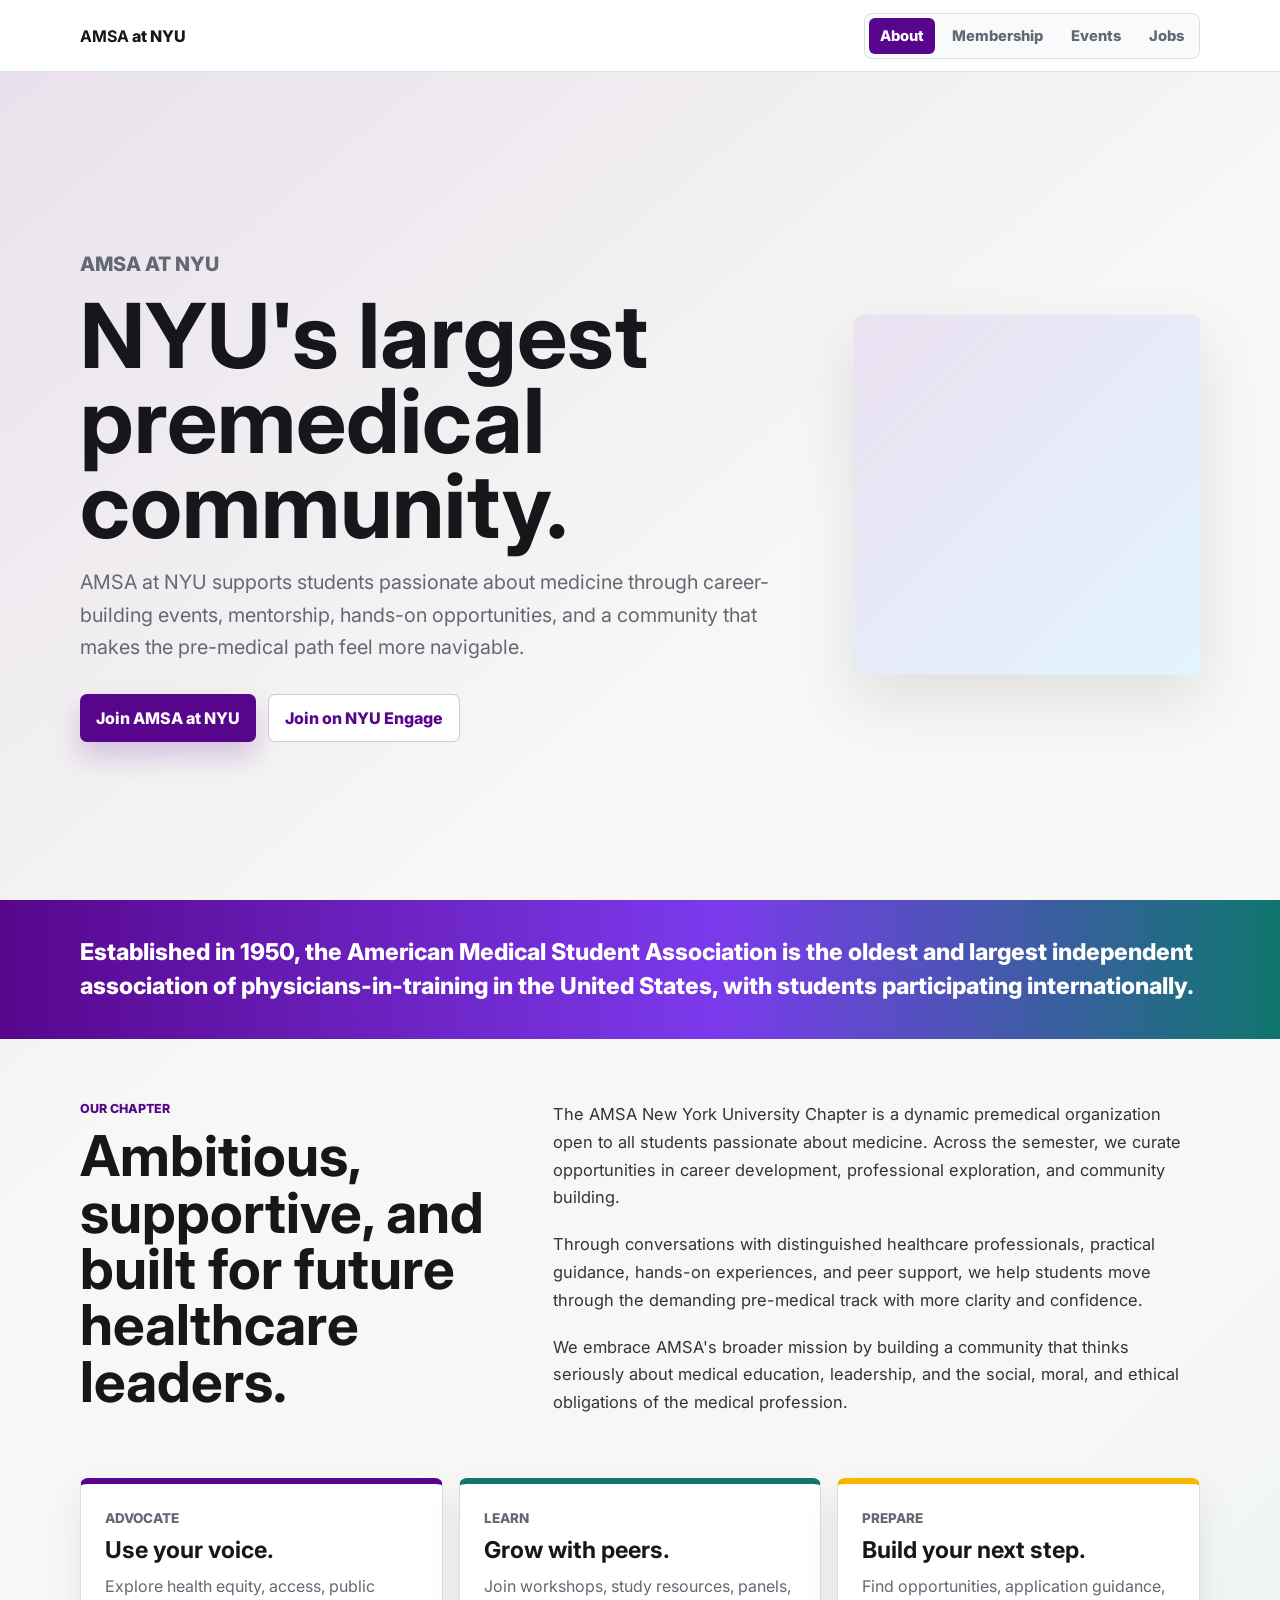
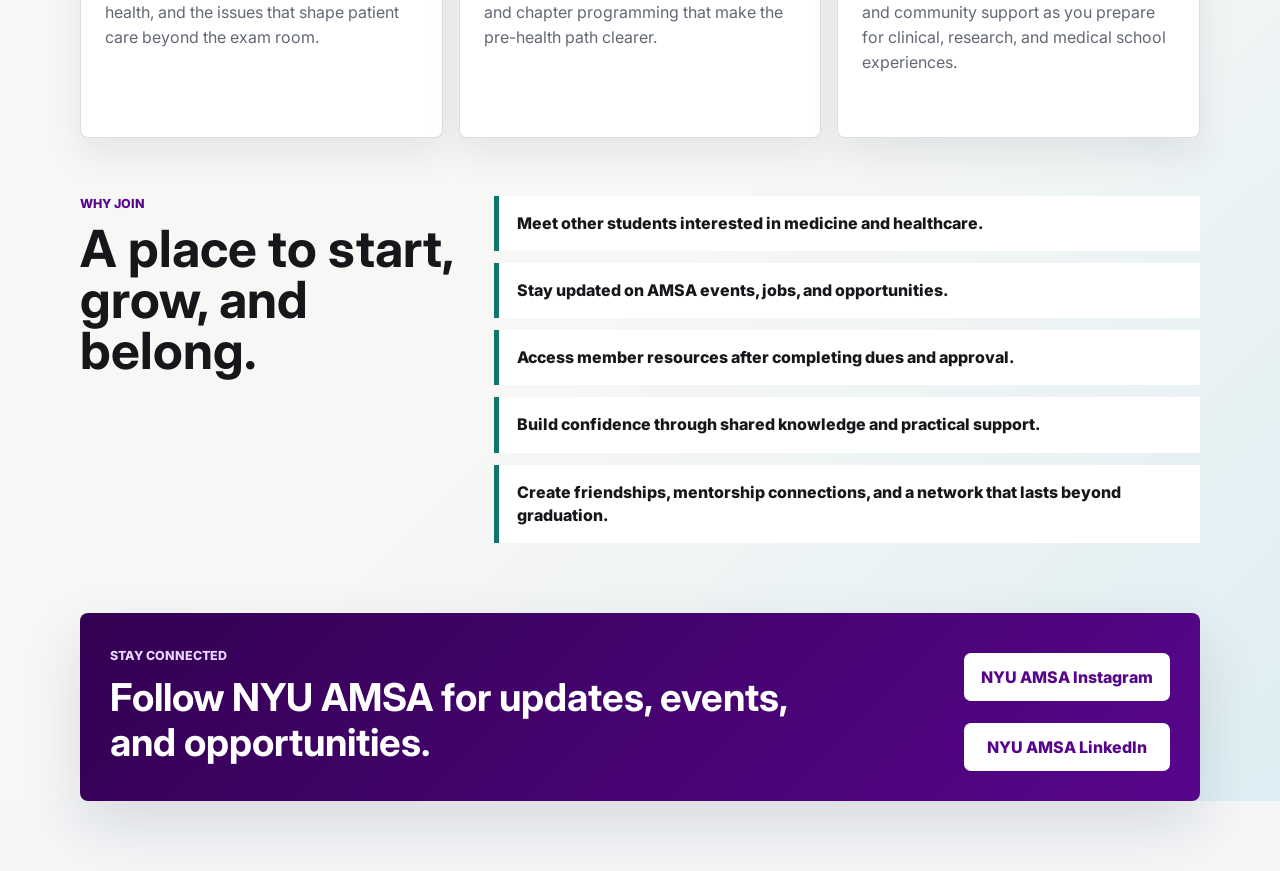
==== index.html @ a1aa59d9 "Upload AMSA website" ====
<!doctype html>
<html lang="en">
  <head>
    <meta charset="UTF-8" />
    <meta name="viewport" content="width=device-width, initial-scale=1.0" />
    <title>About AMSA at NYU</title>
    <link rel="icon" href="assets/favicon.svg" type="image/svg+xml" />
    <link rel="preconnect" href="https://fonts.googleapis.com" />
    <link rel="preconnect" href="https://fonts.gstatic.com" crossorigin />
    <link
      href="https://fonts.googleapis.com/css2?family=Inter:wght@400;500;600;700;800&display=swap"
      rel="stylesheet"
    />
    <link rel="stylesheet" href="styles.css" />
  </head>
  <body>
    <header class="site-header">
      <a class="site-brand" href="index.html">
        <span><strong>AMSA</strong> at NYU</span>
      </a>
      <nav class="site-nav" aria-label="Primary navigation">
        <a class="is-active" href="index.html">About</a>
        <a href="membership.html">Membership</a>
        <a href="events.html">Events</a>
        <a href="jobs.html">Jobs</a>
      </nav>
    </header>

    <main class="about-page">
      <section class="about-hero">
        <div class="about-hero__copy">
          <p class="section-kicker">AMSA at NYU</p>
          <h1>NYU's largest premedical community.</h1>
          <p>
            AMSA at NYU supports students passionate about medicine through
            career-building events, mentorship, hands-on opportunities, and a
            community that makes the pre-medical path feel more navigable.
          </p>
          <div class="hero-actions">
            <a class="primary-link" href="membership.html">Join AMSA at NYU</a>
            <a
              class="secondary-link"
              href="https://engage.nyu.edu/organization/american-medical-students-association"
              target="_blank"
              rel="noopener"
            >
              Join on NYU Engage
            </a>
          </div>
        </div>
        <div class="about-hero__mark" aria-hidden="true">
          <img src="assets/nyu-logo.png" alt="" />
        </div>
      </section>

      <section class="about-band">
        <p>
          Established in 1950, the American Medical Student Association is the
          oldest and largest independent association of physicians-in-training
          in the United States, with students participating internationally.
        </p>
      </section>

      <section class="about-story" aria-label="About AMSA at NYU">
        <div>
          <p class="section-kicker">Our chapter</p>
          <h2>Ambitious, supportive, and built for future healthcare leaders.</h2>
        </div>
        <div class="about-story__copy">
          <p>
            The AMSA New York University Chapter is a dynamic premedical
            organization open to all students passionate about medicine. Across
            the semester, we curate opportunities in career development,
            professional exploration, and community building.
          </p>
          <p>
            Through conversations with distinguished healthcare professionals,
            practical guidance, hands-on experiences, and peer support, we help
            students move through the demanding pre-medical track with more
            clarity and confidence.
          </p>
          <p>
            We embrace AMSA's broader mission by building a community that
            thinks seriously about medical education, leadership, and the
            social, moral, and ethical obligations of the medical profession.
          </p>
        </div>
      </section>

      <section class="about-grid" aria-label="What AMSA at NYU does">
        <article>
          <p class="card-kicker">Advocate</p>
          <h2>Use your voice.</h2>
          <p>
            Explore health equity, access, public health, and the issues that
            shape patient care beyond the exam room.
          </p>
        </article>
        <article>
          <p class="card-kicker">Learn</p>
          <h2>Grow with peers.</h2>
          <p>
            Join workshops, study resources, panels, and chapter programming
            that make the pre-health path clearer.
          </p>
        </article>
        <article>
          <p class="card-kicker">Prepare</p>
          <h2>Build your next step.</h2>
          <p>
            Find opportunities, application guidance, and community support as
            you prepare for clinical, research, and medical school experiences.
          </p>
        </article>
      </section>

      <section class="about-split">
        <div>
          <p class="section-kicker">Why join</p>
          <h2>A place to start, grow, and belong.</h2>
        </div>
        <div class="about-list">
          <p>Meet other students interested in medicine and healthcare.</p>
          <p>Stay updated on AMSA events, jobs, and opportunities.</p>
          <p>Access member resources after completing dues and approval.</p>
          <p>Build confidence through shared knowledge and practical support.</p>
          <p>Create friendships, mentorship connections, and a network that lasts beyond graduation.</p>
        </div>
      </section>

      <section class="about-connect" aria-label="Connect with AMSA at NYU">
        <div>
          <p class="section-kicker">Stay connected</p>
          <h2>Follow NYU AMSA for updates, events, and opportunities.</h2>
        </div>
        <div class="connect-links">
          <a
            class="secondary-link secondary-link--light"
            href="https://www.instagram.com/nyuamsa/"
            target="_blank"
            rel="noopener"
          >
            NYU AMSA Instagram
          </a>
          <a
            class="secondary-link secondary-link--light"
            href="https://linkedin.com/in/nyuamsa"
            target="_blank"
            rel="noopener"
          >
            NYU AMSA LinkedIn
          </a>
        </div>
      </section>
    </main>
  </body>
</html>
---- styles.css ----
:root {
  color-scheme: light;
  --ink: #16171a;
  --muted: #626874;
  --line: #d9dde5;
  --panel: #ffffff;
  --soft: #f4f6f8;
  --violet: #57068c;
  --violet-dark: #31004f;
  --gold: #f5b700;
  --teal: #0f766e;
  --coral: #c2410c;
  --sky: #0ea5e9;
  --shadow: 0 24px 60px rgba(17, 24, 39, 0.12);
}

* {
  box-sizing: border-box;
}

body {
  margin: 0;
  font-family: Inter, system-ui, -apple-system, BlinkMacSystemFont, "Segoe UI", sans-serif;
  color: var(--ink);
  background: var(--soft);
}

a {
  color: inherit;
}

button,
input {
  font: inherit;
}

.site-header {
  position: sticky;
  top: 0;
  z-index: 10;
  display: flex;
  align-items: center;
  justify-content: space-between;
  gap: 20px;
  min-height: 72px;
  padding: 12px max(20px, calc((100vw - 1120px) / 2));
  border-bottom: 1px solid rgba(217, 221, 229, 0.86);
  background: rgba(255, 255, 255, 0.92);
  backdrop-filter: blur(16px);
}

.site-brand {
  display: inline-flex;
  align-items: center;
  color: var(--ink);
  font-weight: 800;
  text-decoration: none;
}

.site-brand span {
  white-space: nowrap;
}

.site-nav {
  display: flex;
  align-items: center;
  gap: 6px;
  padding: 4px;
  border: 1px solid var(--line);
  border-radius: 8px;
  background: #f9fafb;
}

.site-nav a {
  padding: 9px 11px;
  border-radius: 6px;
  color: var(--muted);
  font-size: 0.92rem;
  font-weight: 800;
  text-decoration: none;
}

.site-nav a:hover,
.site-nav a.is-active {
  color: #fff;
  background: var(--violet);
}

.page-shell {
  min-height: 100vh;
  background: #f7f7f5;
}

.about-page {
  background:
    linear-gradient(140deg, rgba(87, 6, 140, 0.09), transparent 34%),
    linear-gradient(315deg, rgba(14, 165, 233, 0.11), transparent 32%),
    #f7f7f5;
}

.about-hero {
  width: min(1120px, calc(100% - 40px));
  min-height: calc(100vh - 72px);
  margin: 0 auto;
  padding: 66px 0 48px;
  display: grid;
  grid-template-columns: minmax(0, 1.08fr) minmax(220px, 0.52fr);
  gap: 54px;
  align-items: center;
}

.about-hero h1 {
  max-width: 840px;
  color: var(--ink);
  font-size: clamp(3.1rem, 7vw, 6.9rem);
}

.about-hero p {
  max-width: 720px;
  color: var(--muted);
  font-size: clamp(1.02rem, 1.8vw, 1.24rem);
  line-height: 1.65;
}

.about-hero__mark {
  display: grid;
  place-items: center;
  min-height: 360px;
  border-radius: 8px;
  background:
    linear-gradient(135deg, rgba(87, 6, 140, 0.12), rgba(14, 165, 233, 0.12)),
    #fff;
  box-shadow: 0 24px 60px rgba(17, 24, 39, 0.1);
}

.about-hero__mark img {
  width: min(260px, 44vw);
  height: auto;
  filter: drop-shadow(0 24px 52px rgba(87, 6, 140, 0.22));
}

.hero-actions {
  display: flex;
  align-items: center;
  gap: 12px;
  flex-wrap: wrap;
}

.primary-link {
  display: inline-flex;
  align-items: center;
  justify-content: center;
  min-height: 48px;
  margin-top: 10px;
  padding: 0 16px;
  border-radius: 7px;
  color: #fff;
  background: var(--violet);
  font-weight: 800;
  text-decoration: none;
  box-shadow: 0 14px 28px rgba(87, 6, 140, 0.2);
  transition: transform 160ms ease, box-shadow 160ms ease, background 160ms ease;
}

.primary-link:hover {
  background: var(--violet-dark);
  box-shadow: 0 18px 34px rgba(87, 6, 140, 0.28);
  transform: translateY(-2px);
}

.secondary-link {
  display: inline-flex;
  align-items: center;
  justify-content: center;
  min-height: 48px;
  margin-top: 10px;
  padding: 0 16px;
  border: 1px solid rgba(87, 6, 140, 0.24);
  border-radius: 7px;
  color: var(--violet);
  background: #fff;
  font-weight: 800;
  text-decoration: none;
  transition: transform 160ms ease, box-shadow 160ms ease, border-color 160ms ease;
}

.secondary-link:hover {
  border-color: var(--violet);
  box-shadow: 0 14px 28px rgba(17, 24, 39, 0.1);
  transform: translateY(-2px);
}

.about-band {
  background:
    linear-gradient(90deg, var(--violet), #7c3aed 56%, var(--teal));
  color: #fff;
}

.about-band p {
  width: min(1120px, calc(100% - 40px));
  margin: 0 auto;
  padding: 36px 0;
  font-size: clamp(1.12rem, 2vw, 1.45rem);
  font-weight: 800;
  line-height: 1.45;
}

.about-story {
  width: min(1120px, calc(100% - 40px));
  margin: 0 auto;
  padding: 62px 0 0;
  display: grid;
  grid-template-columns: minmax(240px, 0.8fr) minmax(0, 1.2fr);
  gap: 42px;
}

.about-story h2 {
  font-size: clamp(2rem, 4.4vw, 4.2rem);
  line-height: 1;
}

.about-story__copy {
  display: grid;
  gap: 16px;
}

.about-story__copy p {
  margin: 0;
  color: #30343b;
  font-size: 1.03rem;
  line-height: 1.68;
}

.about-grid,
.about-split,
.about-connect {
  width: min(1120px, calc(100% - 40px));
  margin: 0 auto;
}

.about-grid {
  padding: 58px 0;
  display: grid;
  grid-template-columns: repeat(3, 1fr);
  gap: 16px;
}

.about-grid article {
  min-height: 260px;
  padding: 24px;
  border: 1px solid var(--line);
  border-radius: 8px;
  background: #fff;
  box-shadow: 0 16px 36px rgba(17, 24, 39, 0.08);
  transition:
    transform 180ms ease,
    box-shadow 180ms ease,
    border-color 180ms ease,
    background 180ms ease;
}

.about-grid article:nth-child(1) {
  border-top: 6px solid var(--violet);
}

.about-grid article:nth-child(2) {
  border-top: 6px solid var(--teal);
}

.about-grid article:nth-child(3) {
  border-top: 6px solid var(--gold);
}

.about-grid article:hover {
  border-color: rgba(87, 6, 140, 0.34);
  background: #fffdf7;
  box-shadow: 0 24px 48px rgba(17, 24, 39, 0.14);
  transform: translateY(-8px);
}

.about-grid h2 {
  font-size: 1.45rem;
}

.about-grid p {
  color: var(--muted);
  line-height: 1.58;
}

.about-split {
  padding: 0 0 70px;
  display: grid;
  grid-template-columns: minmax(220px, 0.7fr) minmax(0, 1.3fr);
  gap: 34px;
}

.about-split h2 {
  font-size: clamp(2rem, 4vw, 3.5rem);
  line-height: 1;
}

.about-list {
  display: grid;
  gap: 12px;
}

.about-list p {
  margin: 0;
  padding: 16px 18px;
  border-left: 5px solid var(--teal);
  background: #fff;
  color: var(--ink);
  font-weight: 800;
  line-height: 1.45;
}

.about-connect {
  margin-bottom: 70px;
  padding: 30px;
  display: flex;
  align-items: center;
  justify-content: space-between;
  gap: 24px;
  border-radius: 8px;
  color: #fff;
  background:
    linear-gradient(135deg, rgba(49, 0, 79, 0.96), rgba(87, 6, 140, 0.9)),
    var(--violet);
  box-shadow: var(--shadow);
}

.about-connect h2 {
  max-width: 720px;
  margin-bottom: 0;
  font-size: clamp(1.6rem, 3vw, 2.6rem);
}

.about-connect .section-kicker {
  color: #e9d5ff;
}

.connect-links {
  display: flex;
  flex-direction: column;
  gap: 12px;
  align-items: stretch;
  justify-content: center;
}

.secondary-link--light {
  flex: 0 0 auto;
  border-color: rgba(255, 255, 255, 0.42);
  color: var(--violet);
  background: #fff;
}

.hero {
  position: relative;
  min-height: clamp(460px, 62vh, 660px);
  display: flex;
  align-items: end;
  overflow: hidden;
  isolation: isolate;
}

.hero__image,
.hero__shade {
  position: absolute;
  inset: 0;
}

.hero__image {
  width: 100%;
  height: 100%;
  object-fit: cover;
  z-index: -2;
}

.hero__shade {
  background:
    linear-gradient(90deg, rgba(9, 10, 13, 0.76) 0%, rgba(9, 10, 13, 0.46) 43%, rgba(9, 10, 13, 0.08) 100%),
    linear-gradient(180deg, rgba(9, 10, 13, 0.03), rgba(9, 10, 13, 0.5));
  z-index: -1;
}

.hero__content {
  width: min(1120px, calc(100% - 40px));
  margin: 0 auto;
  padding: 0 0 62px;
  color: #fff;
}

.hero__brand-row {
  display: flex;
  align-items: center;
  gap: 18px;
  flex-wrap: wrap;
  margin-top: 42px;
  margin-bottom: 20px;
}

.hero__logo {
  display: block;
  height: auto;
  filter: drop-shadow(0 18px 38px rgba(0, 0, 0, 0.24));
}

.hero__logo--nyu {
  width: min(120px, 26vw);
}

.eyebrow,
.section-kicker {
  margin: 0 0 12px;
  font-size: 0.78rem;
  font-weight: 800;
  letter-spacing: 0;
  text-transform: uppercase;
}

.eyebrow {
  color: #d8c8ff;
}

.hero__club-name {
  font-size: clamp(1.05rem, 2.2vw, 1.7rem);
  font-weight: 900;
  color: #fff;
  text-transform: none;
}

.hero__club-name span {
  font-size: 1.45em;
  font-weight: 900;
}

h1,
h2,
p {
  margin-top: 0;
}

h1 {
  max-width: 720px;
  margin-bottom: 18px;
  font-size: clamp(3rem, 7vw, 6.6rem);
  line-height: 0.95;
  letter-spacing: 0;
}

.hero__copy {
  max-width: 620px;
  margin-bottom: 0;
  font-size: clamp(1rem, 2vw, 1.28rem);
  line-height: 1.55;
  color: rgba(255, 255, 255, 0.88);
}

.workspace {
  width: min(1120px, calc(100% - 40px));
  margin: -52px auto 0;
  padding-bottom: 64px;
  position: relative;
  display: grid;
  grid-template-columns: minmax(280px, 0.82fr) minmax(320px, 1.18fr);
  gap: 24px;
}

.payment-panel,
.signup-form {
  background: var(--panel);
  border: 1px solid rgba(217, 221, 229, 0.9);
  border-radius: 8px;
  box-shadow: var(--shadow);
}

.payment-panel {
  padding: 28px;
  display: flex;
  flex-direction: column;
  gap: 26px;
}

.section-kicker {
  color: var(--violet);
}

h2 {
  margin-bottom: 10px;
  font-size: 1.55rem;
  line-height: 1.18;
  letter-spacing: 0;
}

.payment-panel p,
.fine-print {
  color: var(--muted);
  line-height: 1.58;
}

.required-note {
  display: block;
  margin: 10px 0;
  color: var(--ink);
}

.payment-methods {
  display: grid;
  gap: 12px;
}

.payment-method {
  border: 1px solid var(--line);
  border-radius: 8px;
  padding: 16px;
  display: grid;
  gap: 6px;
  background: #fbfcfd;
}

.payment-method span {
  color: var(--muted);
  font-size: 0.86rem;
  font-weight: 700;
}

.payment-method strong {
  overflow-wrap: anywhere;
}

.fine-print {
  margin: auto 0 0;
  font-size: 0.88rem;
}

code {
  padding: 0.14rem 0.32rem;
  border-radius: 5px;
  background: #eef0f4;
}

.signup-form {
  padding: 30px;
  display: grid;
  gap: 18px;
}

.form-header {
  margin-bottom: 4px;
}

.form-header h2 {
  margin-bottom: 0;
}

label {
  display: grid;
  gap: 8px;
}

label > span,
legend {
  color: #30343b;
  font-size: 0.92rem;
  font-weight: 700;
}

input[type="text"],
input[type="email"],
input[type="tel"] {
  width: 100%;
  min-height: 48px;
  border: 1px solid #cfd5df;
  border-radius: 7px;
  padding: 0 14px;
  background: #fff;
  color: var(--ink);
}

input[type="text"]:focus,
input[type="email"]:focus,
input[type="tel"]:focus {
  outline: 3px solid rgba(87, 6, 140, 0.18);
  border-color: var(--violet);
}

fieldset {
  margin: 0;
  padding: 0;
  border: 0;
  display: grid;
  gap: 8px;
}

.segmented {
  display: grid;
  grid-template-columns: 1fr 1fr;
  border: 1px solid #cfd5df;
  border-radius: 8px;
  overflow: hidden;
}

.segmented label {
  display: block;
  cursor: pointer;
}

.segmented input {
  position: absolute;
  opacity: 0;
  pointer-events: none;
}

.segmented span {
  display: grid;
  min-height: 46px;
  place-items: center;
  color: var(--muted);
  font-weight: 800;
  background: #fff;
}

.segmented label + label span {
  border-left: 1px solid #cfd5df;
}

.segmented input:checked + span {
  color: #fff;
  background: var(--teal);
}

.check-row {
  grid-template-columns: 20px 1fr;
  align-items: start;
  gap: 12px;
  padding: 14px;
  border: 1px solid #dfe3ea;
  border-radius: 8px;
  background: #fbfcfd;
}

.check-row input {
  width: 18px;
  height: 18px;
  margin-top: 1px;
  accent-color: var(--violet);
}

.check-row span {
  color: #30343b;
  font-weight: 600;
  line-height: 1.45;
}

.submit-button {
  min-height: 52px;
  border: 0;
  border-radius: 7px;
  background: var(--violet);
  color: #fff;
  font-weight: 800;
  cursor: pointer;
  transition: transform 160ms ease, background 160ms ease;
}

.submit-button:hover {
  background: #46116d;
  transform: translateY(-1px);
}

.submit-button:disabled {
  cursor: progress;
  background: #8e7aa1;
  transform: none;
}

.status {
  min-height: 24px;
  margin: 0;
  color: var(--muted);
  font-weight: 700;
  line-height: 1.45;
}

.status.is-success {
  color: var(--teal);
}

.status.is-error {
  color: var(--coral);
}

.directory-page {
  width: min(1120px, calc(100% - 40px));
  margin: 0 auto;
  padding: 64px 0;
}

.directory-hero {
  max-width: 760px;
  margin-bottom: 28px;
}

.directory-hero h1 {
  color: var(--ink);
}

.directory-hero p {
  color: var(--muted);
  font-size: 1.1rem;
  line-height: 1.6;
}

.directory-toolbar {
  margin-bottom: 18px;
  padding: 14px 16px;
  border: 1px solid var(--line);
  border-radius: 8px;
  background: #fff;
}

.directory-toolbar p {
  margin: 0;
  color: var(--muted);
  font-weight: 700;
}

.listing-grid {
  display: grid;
  grid-template-columns: repeat(auto-fit, minmax(280px, 1fr));
  gap: 16px;
}

.listing-card,
.empty-state {
  min-height: 210px;
  padding: 22px;
  border: 1px solid var(--line);
  border-radius: 8px;
  background: #fff;
  box-shadow: 0 16px 36px rgba(17, 24, 39, 0.08);
}

.listing-card {
  display: flex;
  flex-direction: column;
  gap: 18px;
}

.listing-card h2,
.empty-state h2 {
  margin-bottom: 8px;
  font-size: 1.22rem;
}

.listing-card p,
.empty-state p {
  color: var(--muted);
  line-height: 1.55;
}

.card-kicker,
.card-meta {
  margin-bottom: 8px;
  font-size: 0.84rem;
  font-weight: 800;
}

.card-kicker {
  color: var(--violet);
  text-transform: uppercase;
}

.tag-row {
  display: flex;
  flex-wrap: wrap;
  gap: 8px;
  margin-top: auto;
}

.tag-row span {
  padding: 6px 9px;
  border-radius: 999px;
  background: #eef7f6;
  color: var(--teal);
  font-size: 0.82rem;
  font-weight: 800;
}

.card-link {
  align-self: start;
  padding: 10px 12px;
  border-radius: 7px;
  color: #fff;
  background: var(--violet);
  font-weight: 800;
  text-decoration: none;
}

.empty-state {
  grid-column: 1 / -1;
  display: grid;
  place-content: center;
  text-align: center;
}

@media (max-width: 780px) {
  .site-header {
    position: static;
    align-items: stretch;
    flex-direction: column;
  }

  .site-nav {
    display: grid;
    grid-template-columns: repeat(4, 1fr);
  }

  .site-nav a {
    text-align: center;
  }

  .hero {
    min-height: 540px;
  }

  .hero__content {
    width: min(100% - 32px, 560px);
    padding-bottom: 92px;
  }

  .workspace {
    width: min(100% - 28px, 560px);
    grid-template-columns: 1fr;
    margin-top: -58px;
  }

  .payment-panel,
  .signup-form {
    padding: 22px;
  }

  .segmented {
    grid-template-columns: 1fr;
  }

  .segmented label + label span {
    border-left: 0;
    border-top: 1px solid #cfd5df;
  }

  .about-hero,
  .about-grid,
  .about-split,
  .about-story {
    grid-template-columns: 1fr;
  }

  .about-hero {
    min-height: auto;
    padding-top: 44px;
    gap: 28px;
  }

  .about-hero__mark {
    min-height: 220px;
  }

  .about-grid {
    padding: 34px 0;
  }

  .about-story {
    padding-top: 42px;
    gap: 18px;
  }

  .about-connect {
    align-items: stretch;
    flex-direction: column;
  }

  .connect-links {
    justify-content: stretch;
  }

  .secondary-link--light {
    width: 100%;
  }
}

@media (max-width: 480px) {
  .site-brand span {
    white-space: normal;
  }

  .site-nav {
    grid-template-columns: repeat(2, 1fr);
  }
}
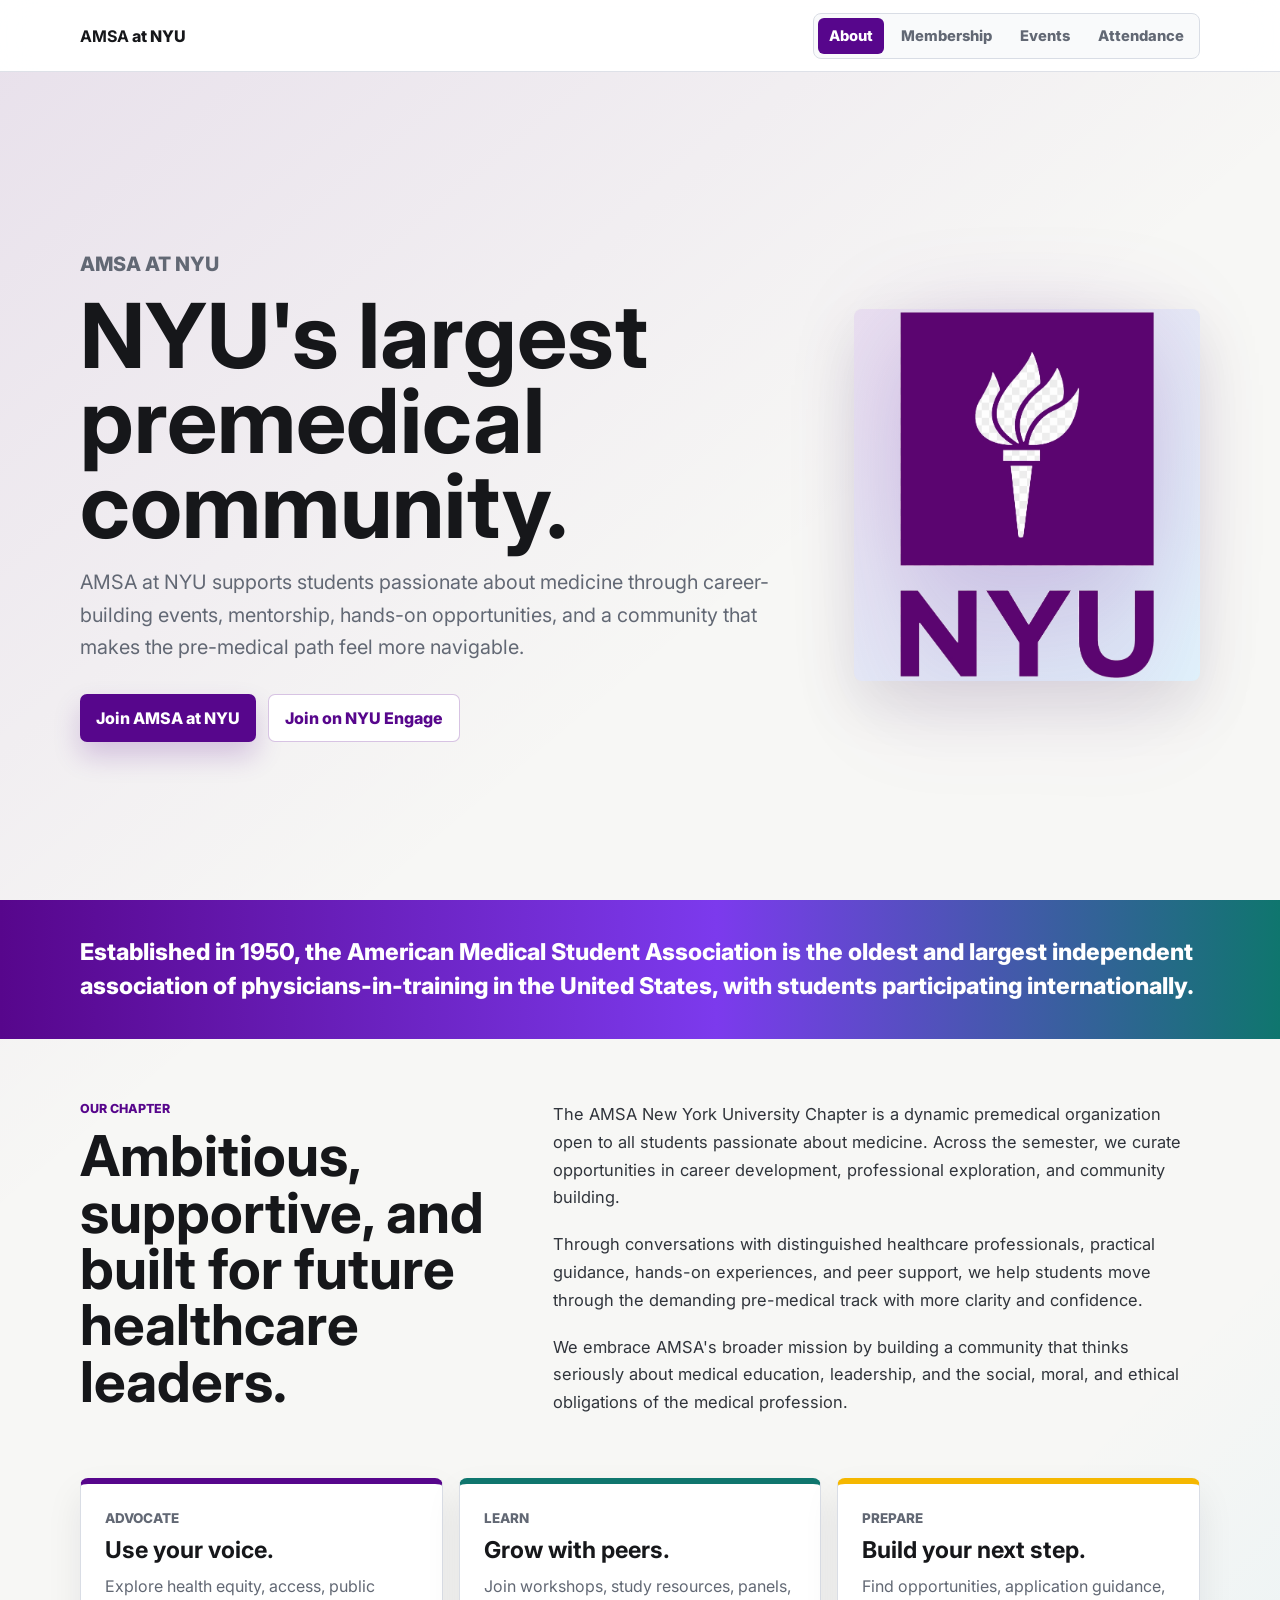
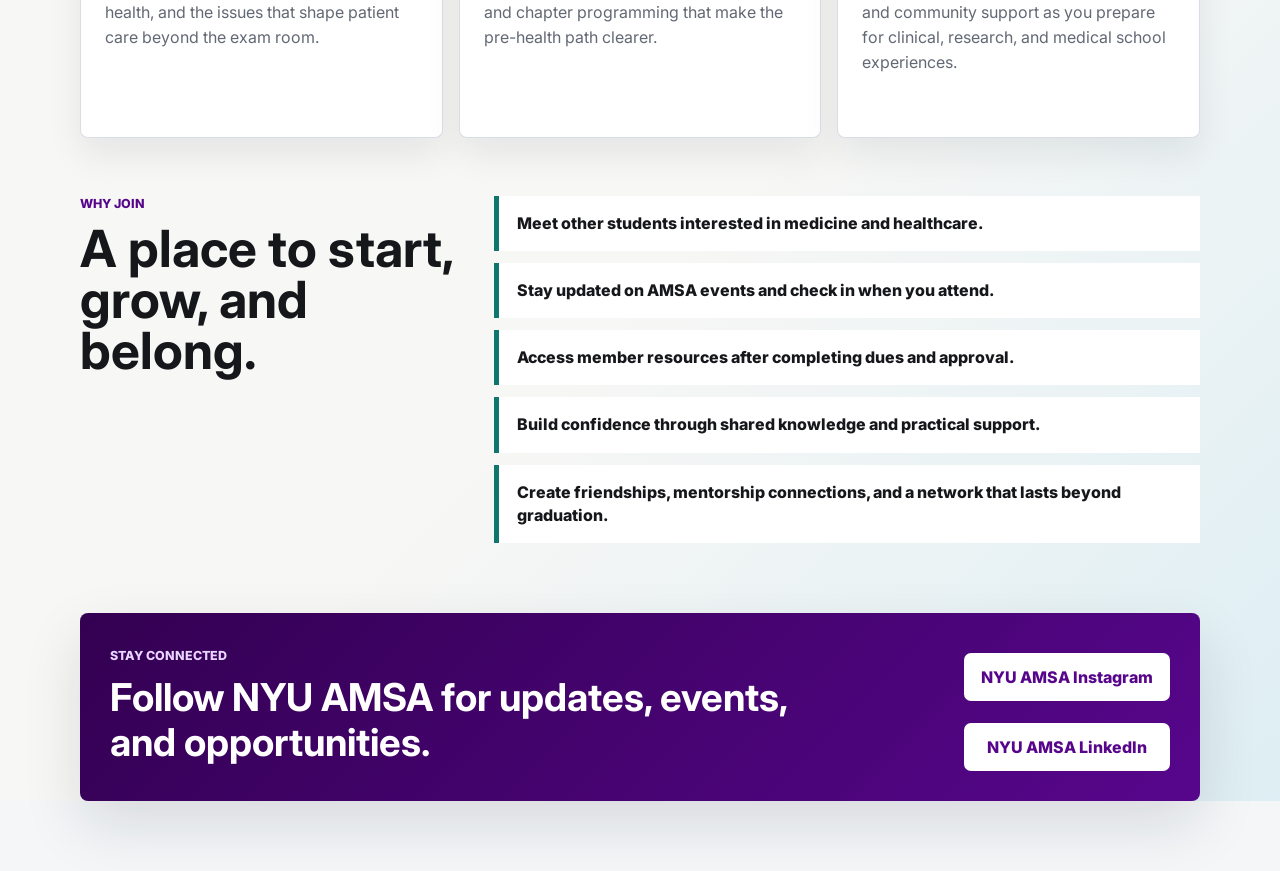
==== commit e2c74c84: "Add secure event attendance tracking" ====
--- a/index.html
+++ b/index.html
@@ -22,7 +22,7 @@
         <a class="is-active" href="index.html">About</a>
         <a href="membership.html">Membership</a>
         <a href="events.html">Events</a>
-        <a href="jobs.html">Jobs</a>
+        <a href="attendance.html">Attendance</a>
       </nav>
     </header>
 
@@ -121,7 +121,7 @@
         </div>
         <div class="about-list">
           <p>Meet other students interested in medicine and healthcare.</p>
-          <p>Stay updated on AMSA events, jobs, and opportunities.</p>
+          <p>Stay updated on AMSA events and check in when you attend.</p>
           <p>Access member resources after completing dues and approval.</p>
           <p>Build confidence through shared knowledge and practical support.</p>
           <p>Create friendships, mentorship connections, and a network that lasts beyond graduation.</p>
--- a/styles.css
+++ b/styles.css
@@ -741,6 +741,110 @@
   box-shadow: 0 16px 36px rgba(17, 24, 39, 0.08);
 }
 
+.attendance-page {
+  min-height: calc(100vh - 72px);
+  padding: 64px 0 80px;
+  background:
+    linear-gradient(140deg, rgba(87, 6, 140, 0.1), transparent 34%),
+    linear-gradient(315deg, rgba(15, 118, 110, 0.1), transparent 32%),
+    #f7f7f5;
+}
+
+.attendance-intro,
+.attendance-workspace {
+  width: min(1120px, calc(100% - 40px));
+  margin: 0 auto;
+}
+
+.attendance-intro {
+  display: grid;
+  grid-template-columns: minmax(0, 1.25fr) minmax(260px, 0.75fr);
+  gap: 28px;
+  align-items: end;
+  margin-bottom: 30px;
+}
+
+.attendance-intro h1 {
+  max-width: 780px;
+  font-size: clamp(3rem, 7vw, 6rem);
+}
+
+.attendance-intro > div > p:last-child {
+  max-width: 680px;
+  color: var(--muted);
+  font-size: 1.08rem;
+  line-height: 1.65;
+}
+
+.attendance-rule {
+  padding: 22px;
+  border-top: 6px solid var(--gold);
+  border-radius: 8px;
+  color: #fff;
+  background: var(--violet-dark);
+  box-shadow: var(--shadow);
+}
+
+.attendance-rule strong {
+  display: block;
+  margin-bottom: 8px;
+  font-size: 1.12rem;
+}
+
+.attendance-rule p {
+  margin: 0;
+  color: rgba(255, 255, 255, 0.8);
+  line-height: 1.55;
+}
+
+.attendance-workspace {
+  display: grid;
+  grid-template-columns: minmax(260px, 0.78fr) minmax(320px, 1.22fr);
+  gap: 24px;
+  align-items: start;
+}
+
+.attendance-steps {
+  padding: 28px;
+  border: 1px solid var(--line);
+  border-radius: 8px;
+  background: #fff;
+  box-shadow: 0 16px 36px rgba(17, 24, 39, 0.08);
+}
+
+.attendance-steps ol {
+  margin: 0;
+  padding-left: 1.3rem;
+  color: #30343b;
+}
+
+.attendance-steps li {
+  padding: 8px 0 8px 6px;
+  line-height: 1.5;
+}
+
+.attendance-note {
+  margin: 22px 0 0;
+  padding: 15px;
+  border-left: 5px solid var(--teal);
+  background: #eef7f6;
+  color: #23403d;
+  font-size: 0.9rem;
+  font-weight: 700;
+  line-height: 1.55;
+}
+
+.attendance-form {
+  box-shadow: var(--shadow);
+}
+
+.event-code-input {
+  font-size: 1.25rem;
+  font-weight: 800;
+  letter-spacing: 0.16em;
+  text-transform: uppercase;
+}
+
 .listing-card {
   display: flex;
   flex-direction: column;
@@ -880,6 +984,15 @@
     flex-direction: column;
   }
 
+  .attendance-intro,
+  .attendance-workspace {
+    grid-template-columns: 1fr;
+  }
+
+  .attendance-page {
+    padding-top: 44px;
+  }
+
   .connect-links {
     justify-content: stretch;
   }
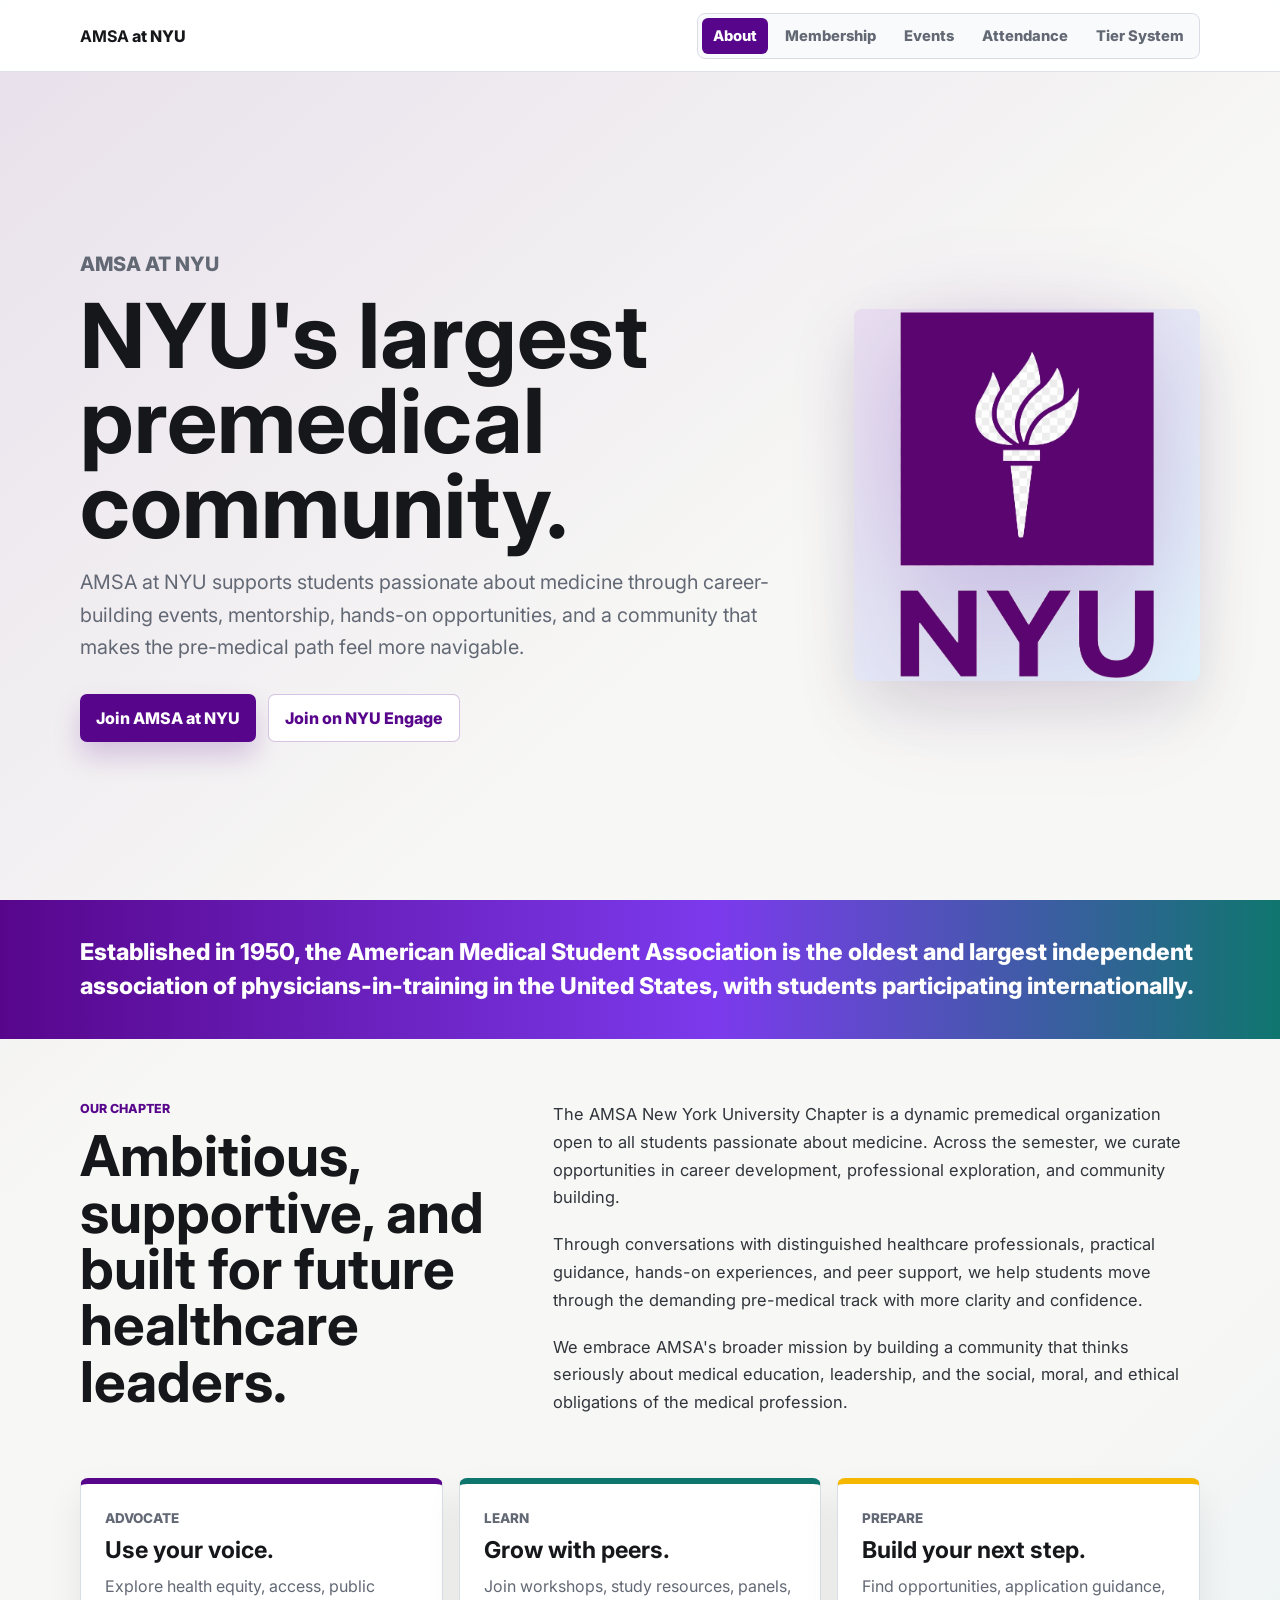
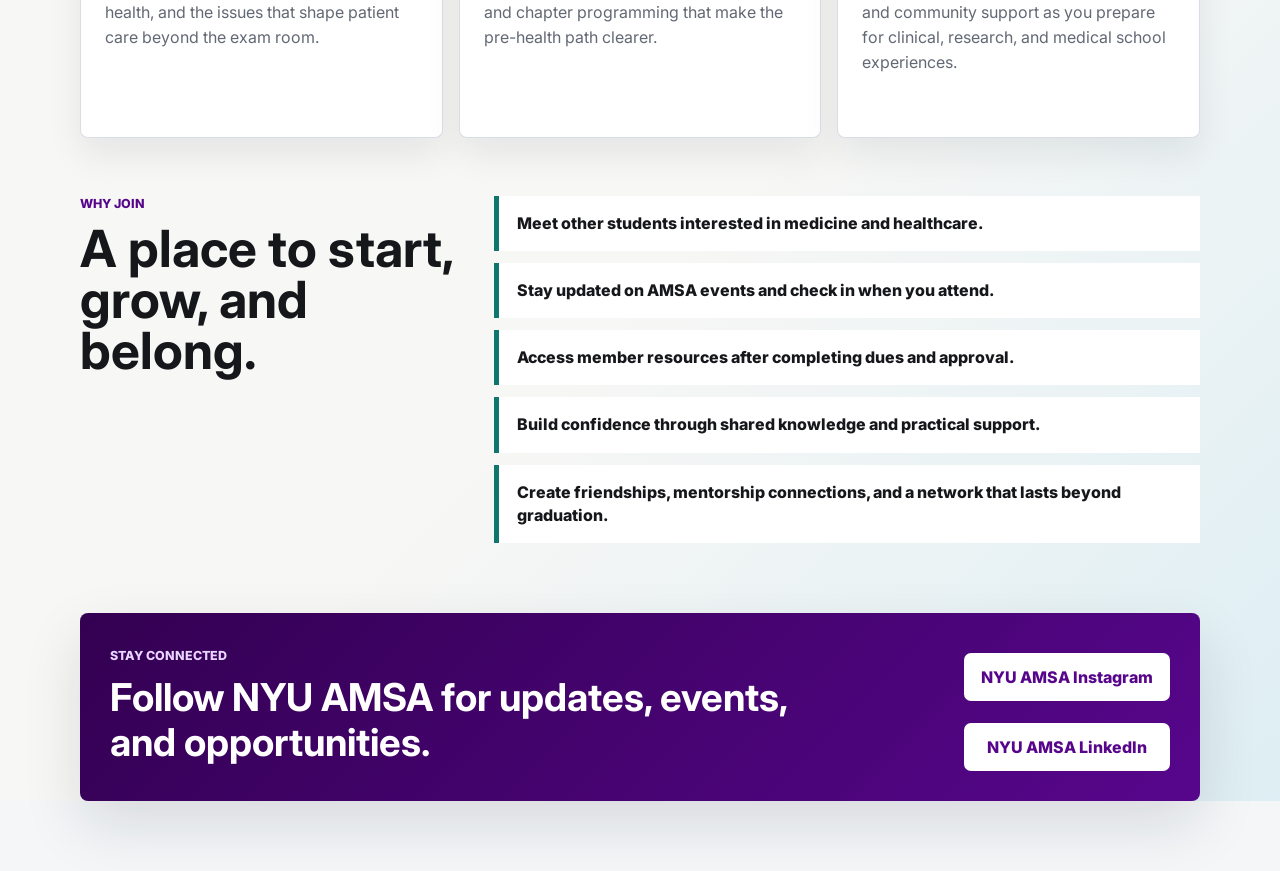
==== commit ae9abf87: "Add membership tier system" ====
--- a/index.html
+++ b/index.html
@@ -11,7 +11,7 @@
       href="https://fonts.googleapis.com/css2?family=Inter:wght@400;500;600;700;800&display=swap"
       rel="stylesheet"
     />
-    <link rel="stylesheet" href="styles.css" />
+    <link rel="stylesheet" href="styles.css?v=tiers-1" />
   </head>
   <body>
     <header class="site-header">
@@ -23,6 +23,7 @@
         <a href="membership.html">Membership</a>
         <a href="events.html">Events</a>
         <a href="attendance.html">Attendance</a>
+        <a href="tiers.html">Tier System</a>
       </nav>
     </header>
 
--- a/styles.css
+++ b/styles.css
@@ -18,6 +18,10 @@
   box-sizing: border-box;
 }
 
+[hidden] {
+  display: none !important;
+}
+
 body {
   margin: 0;
   font-family: Inter, system-ui, -apple-system, BlinkMacSystemFont, "Segoe UI", sans-serif;
@@ -845,6 +849,226 @@
   text-transform: uppercase;
 }
 
+.tier-page {
+  min-height: calc(100vh - 72px);
+  padding: 64px 0 80px;
+  background:
+    linear-gradient(140deg, rgba(87, 6, 140, 0.11), transparent 33%),
+    linear-gradient(315deg, rgba(245, 183, 0, 0.12), transparent 34%),
+    #f7f7f5;
+}
+
+.tier-hero,
+.tier-steps,
+.tier-grid,
+.tier-tracking,
+.tier-cta {
+  width: min(1120px, calc(100% - 40px));
+  margin: 0 auto;
+}
+
+.tier-hero {
+  display: grid;
+  grid-template-columns: minmax(0, 1.25fr) minmax(240px, 0.55fr);
+  gap: 44px;
+  align-items: center;
+  padding-bottom: 52px;
+}
+
+.tier-hero h1 {
+  max-width: 850px;
+  font-size: clamp(3rem, 7vw, 6.5rem);
+}
+
+.tier-hero > div > p:last-of-type {
+  max-width: 680px;
+  color: var(--muted);
+  font-size: 1.1rem;
+  line-height: 1.65;
+}
+
+.tier-hero__badge {
+  aspect-ratio: 1;
+  display: grid;
+  place-content: center;
+  border: 10px solid rgba(245, 183, 0, 0.82);
+  border-radius: 50%;
+  color: #fff;
+  text-align: center;
+  background: linear-gradient(145deg, var(--violet), var(--violet-dark));
+  box-shadow: 0 28px 58px rgba(49, 0, 79, 0.26);
+}
+
+.tier-hero__badge span {
+  font-size: clamp(4rem, 9vw, 7rem);
+  font-weight: 800;
+  line-height: 0.85;
+}
+
+.tier-hero__badge strong {
+  margin-top: 12px;
+  letter-spacing: 0.2em;
+}
+
+.tier-steps {
+  display: grid;
+  grid-template-columns: repeat(3, 1fr);
+  gap: 14px;
+  margin-bottom: 24px;
+}
+
+.tier-steps article {
+  padding: 22px;
+  border: 1px solid var(--line);
+  border-radius: 8px;
+  background: #fff;
+}
+
+.tier-steps article > span {
+  color: var(--violet);
+  font-size: 0.82rem;
+  font-weight: 800;
+}
+
+.tier-steps h2 {
+  margin-top: 12px;
+}
+
+.tier-steps p {
+  margin: 0;
+  color: var(--muted);
+  line-height: 1.55;
+}
+
+.tier-grid {
+  display: grid;
+  grid-template-columns: repeat(2, minmax(0, 1fr));
+  gap: 20px;
+}
+
+.tier-card {
+  padding: 30px;
+  border: 1px solid var(--line);
+  border-radius: 8px;
+  background: #fff;
+  box-shadow: var(--shadow);
+}
+
+.tier-card--one {
+  border-top: 8px solid var(--teal);
+}
+
+.tier-card--two {
+  border-top: 8px solid var(--gold);
+  background: linear-gradient(160deg, #fff, #fff9e9);
+}
+
+.tier-card__heading {
+  display: flex;
+  align-items: start;
+  justify-content: space-between;
+  gap: 20px;
+}
+
+.tier-card__heading h2 {
+  font-size: clamp(1.8rem, 3vw, 2.7rem);
+}
+
+.tier-number {
+  flex: 0 0 auto;
+  display: grid;
+  width: 64px;
+  height: 64px;
+  place-items: center;
+  border-radius: 50%;
+  color: #fff;
+  background: var(--violet);
+  font-size: 1.55rem;
+  font-weight: 800;
+}
+
+.tier-card__summary {
+  color: var(--muted);
+  font-size: 1.02rem;
+  line-height: 1.6;
+}
+
+.tier-card ul {
+  margin: 24px 0 10px;
+  padding: 0;
+  display: grid;
+  gap: 12px;
+  list-style: none;
+}
+
+.tier-card li {
+  position: relative;
+  padding-left: 26px;
+  color: #30343b;
+  font-weight: 700;
+  line-height: 1.45;
+}
+
+.tier-card li::before {
+  content: "✓";
+  position: absolute;
+  left: 0;
+  color: var(--teal);
+  font-weight: 800;
+}
+
+.tier-card__action {
+  width: 100%;
+  margin-top: 22px;
+}
+
+.tier-tracking,
+.tier-cta {
+  margin-top: 24px;
+  padding: 28px;
+  display: grid;
+  grid-template-columns: minmax(240px, 0.8fr) minmax(0, 1.2fr);
+  gap: 30px;
+  align-items: center;
+  border-radius: 8px;
+}
+
+.tier-tracking {
+  border: 1px solid var(--line);
+  background: #fff;
+}
+
+.tier-tracking h2,
+.tier-tracking p {
+  margin-bottom: 0;
+}
+
+.tier-tracking > p {
+  color: var(--muted);
+  line-height: 1.65;
+}
+
+.tier-cta {
+  grid-template-columns: 1fr auto;
+  color: #fff;
+  background: linear-gradient(135deg, var(--violet-dark), var(--violet));
+  box-shadow: var(--shadow);
+}
+
+.tier-cta .section-kicker {
+  color: #e9d5ff;
+}
+
+.tier-cta h2 {
+  margin-bottom: 0;
+  font-size: clamp(1.7rem, 3vw, 2.6rem);
+}
+
+.tier-cta .primary-link {
+  color: var(--violet);
+  background: #fff;
+}
+
 .listing-card {
   display: flex;
   flex-direction: column;
@@ -917,7 +1141,7 @@
 
   .site-nav {
     display: grid;
-    grid-template-columns: repeat(4, 1fr);
+    grid-template-columns: repeat(5, minmax(0, 1fr));
   }
 
   .site-nav a {
@@ -993,6 +1217,30 @@
     padding-top: 44px;
   }
 
+  .tier-hero,
+  .tier-grid,
+  .tier-tracking,
+  .tier-cta {
+    grid-template-columns: 1fr;
+  }
+
+  .tier-hero__badge {
+    width: min(280px, 72vw);
+    margin: 0 auto;
+  }
+
+  .tier-steps {
+    grid-template-columns: 1fr;
+  }
+
+  .tier-cta {
+    align-items: stretch;
+  }
+
+  .tier-cta .primary-link {
+    width: 100%;
+  }
+
   .connect-links {
     justify-content: stretch;
   }
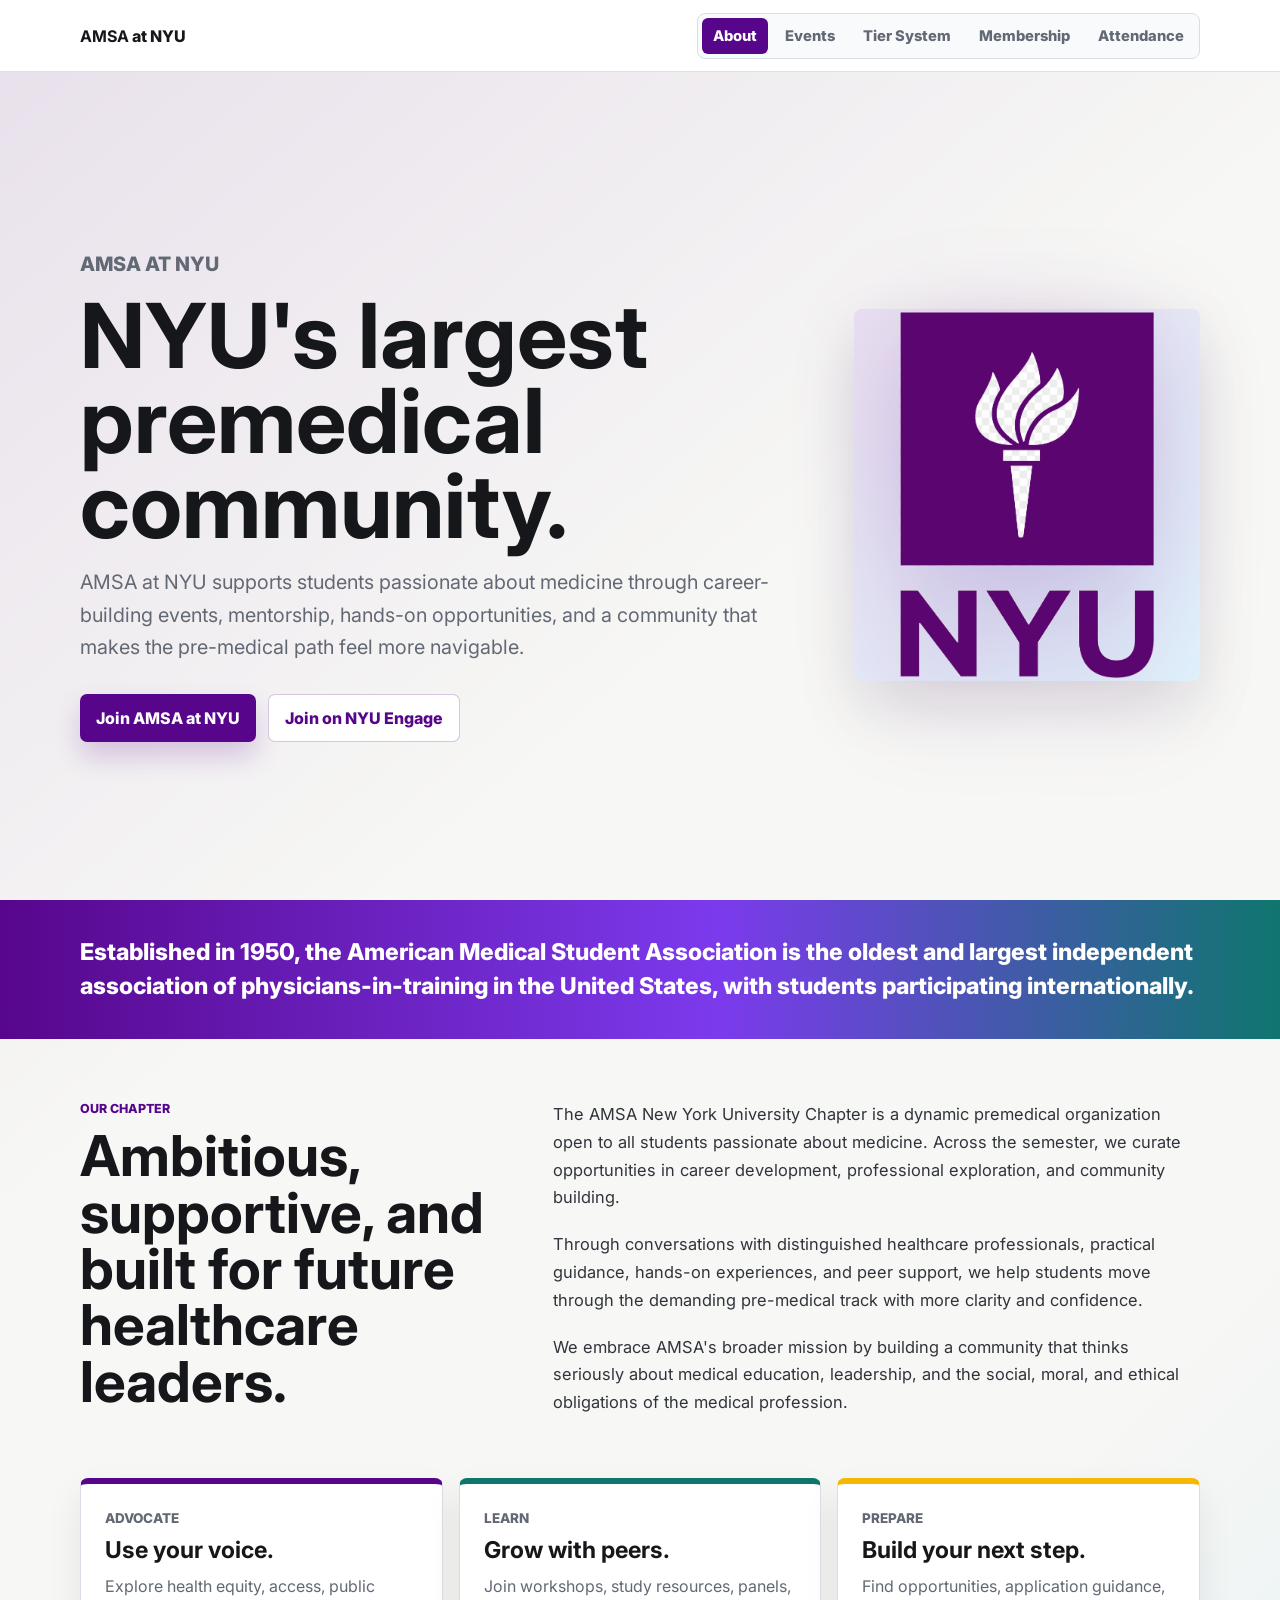
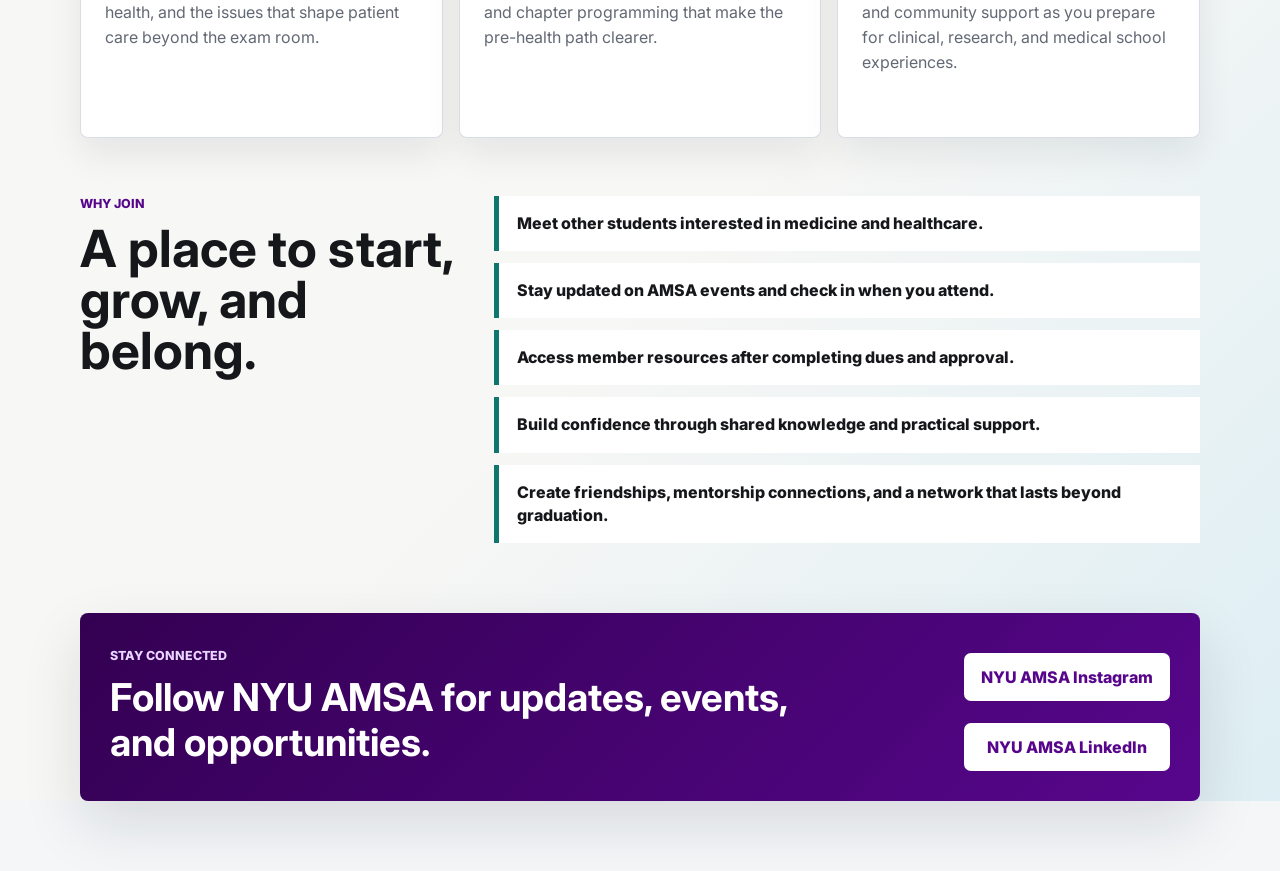
==== commit 46da65d6: "Optimize navigation order" ====
--- a/index.html
+++ b/index.html
@@ -20,10 +20,10 @@
       </a>
       <nav class="site-nav" aria-label="Primary navigation">
         <a class="is-active" href="index.html">About</a>
+        <a href="events.html">Events</a>
+        <a href="tiers.html">Tier System</a>
         <a href="membership.html">Membership</a>
-        <a href="events.html">Events</a>
         <a href="attendance.html">Attendance</a>
-        <a href="tiers.html">Tier System</a>
       </nav>
     </header>
 
